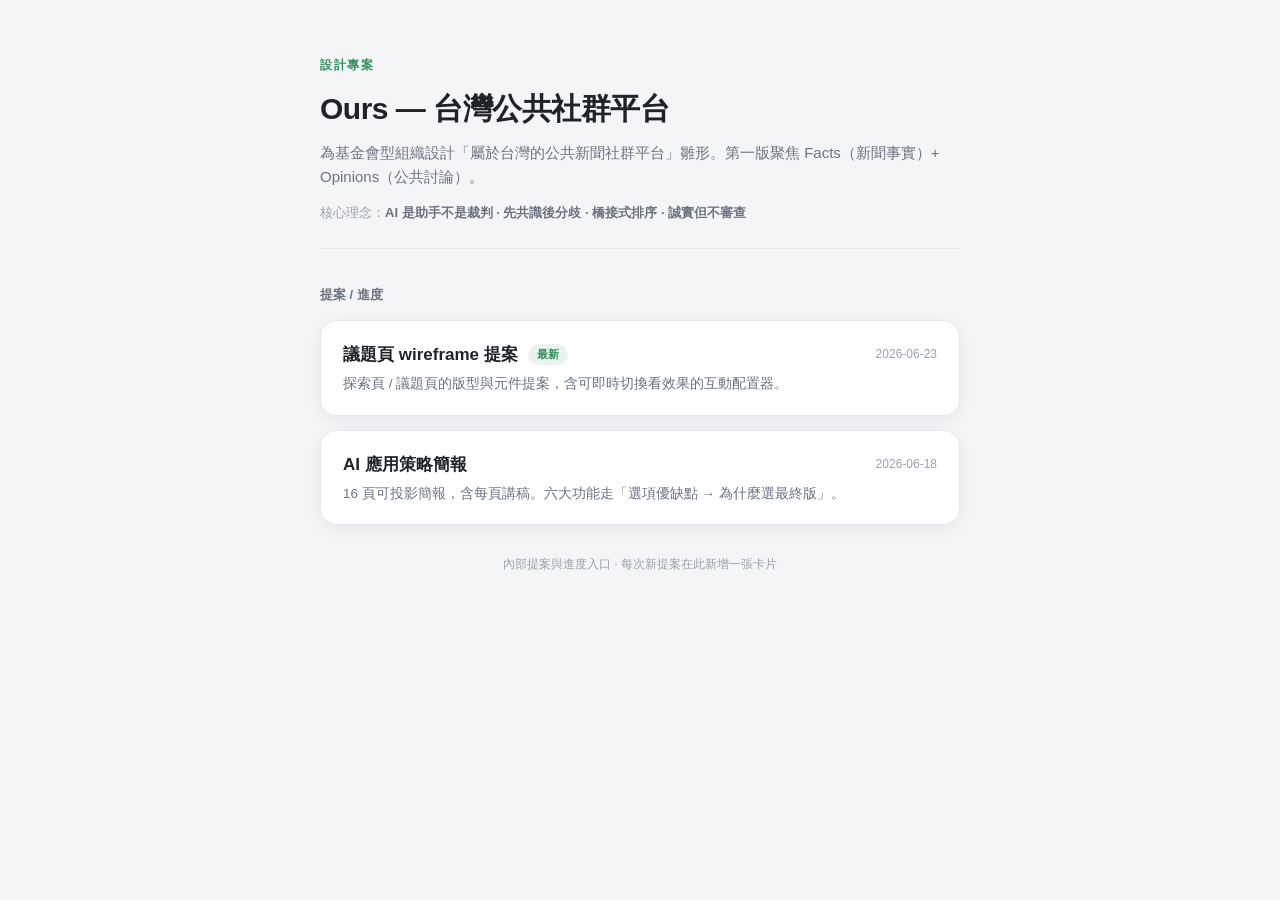
==== index.html @ 5f6f9ae4 "feat: 新增根目錄總入口 portal + 部署控管慣例 index.html 列出所有對外提案（議題頁 wireframe、AI 策略簡報），新提案在此加卡片。README 補上「一專案=一re" ====
<!DOCTYPE html>
<html lang="zh-Hant">
<head>
<meta charset="UTF-8">
<meta name="viewport" content="width=device-width, initial-scale=1.0">
<title>Ours — 台灣公共社群平台</title>
<style>
  :root{--ink:#1f2328;--muted:#6b7280;--faint:#9aa1a9;--bg:#f4f5f7;--surface:#fff;--soft:#e6e9ed;--reco:#2f8f5b;--shadow:0 4px 16px rgba(20,24,30,.06)}
  *{box-sizing:border-box;margin:0;padding:0}
  body{font-family:-apple-system,"PingFang TC","Noto Sans TC",sans-serif;background:var(--bg);color:var(--ink);line-height:1.6;-webkit-font-smoothing:antialiased;min-height:100vh;padding:56px 24px}
  .wrap{max-width:640px;margin:0 auto}
  .eyebrow{font-size:12px;font-weight:700;letter-spacing:1.5px;color:var(--reco);text-transform:uppercase;margin-bottom:10px}
  h1{font-size:30px;letter-spacing:-.5px;margin-bottom:8px}
  .lead{color:var(--muted);font-size:15px;margin-bottom:14px}
  .meta{color:var(--faint);font-size:13px;margin-bottom:36px;padding-bottom:24px;border-bottom:1px solid var(--soft)}
  .meta b{color:var(--muted)}
  .sec-label{font-size:13px;font-weight:700;color:var(--muted);margin-bottom:14px}
  a.item{display:block;background:var(--surface);border:1px solid var(--soft);border-radius:16px;padding:20px 22px;margin-bottom:14px;text-decoration:none;color:inherit;box-shadow:var(--shadow);transition:.15s}
  a.item:hover{border-color:var(--ink);transform:translateY(-1px)}
  .item .top{display:flex;align-items:center;gap:10px;margin-bottom:5px}
  .item h2{font-size:17px}
  .date{font-size:12px;color:var(--faint);margin-left:auto;white-space:nowrap}
  .tag{font-size:11px;font-weight:700;color:var(--reco);background:#e8f4ed;padding:2px 9px;border-radius:20px}
  .item p{color:var(--muted);font-size:13.5px}
  footer{color:var(--faint);font-size:12px;margin-top:30px;text-align:center}
</style>
</head>
<body>
<div class="wrap">
  <div class="eyebrow">設計專案</div>
  <h1>Ours — 台灣公共社群平台</h1>
  <p class="lead">為基金會型組織設計「屬於台灣的公共新聞社群平台」雛形。第一版聚焦 Facts（新聞事實）+ Opinions（公共討論）。</p>
  <p class="meta">核心理念：<b>AI 是助手不是裁判 · 先共識後分歧 · 橋接式排序 · 誠實但不審查</b></p>

  <div class="sec-label">提案 / 進度</div>

  <a class="item" href="wireframes/">
    <div class="top"><h2>議題頁 wireframe 提案</h2><span class="tag">最新</span><span class="date">2026-06-23</span></div>
    <p>探索頁 / 議題頁的版型與元件提案，含可即時切換看效果的互動配置器。</p>
  </a>

  <a class="item" href="簡報/Ours-AI策略簡報.html">
    <div class="top"><h2>AI 應用策略簡報</h2><span class="date">2026-06-18</span></div>
    <p>16 頁可投影簡報，含每頁講稿。六大功能走「選項優缺點 → 為什麼選最終版」。</p>
  </a>

  <footer>內部提案與進度入口 · 每次新提案在此新增一張卡片</footer>
</div>
</body>
</html>
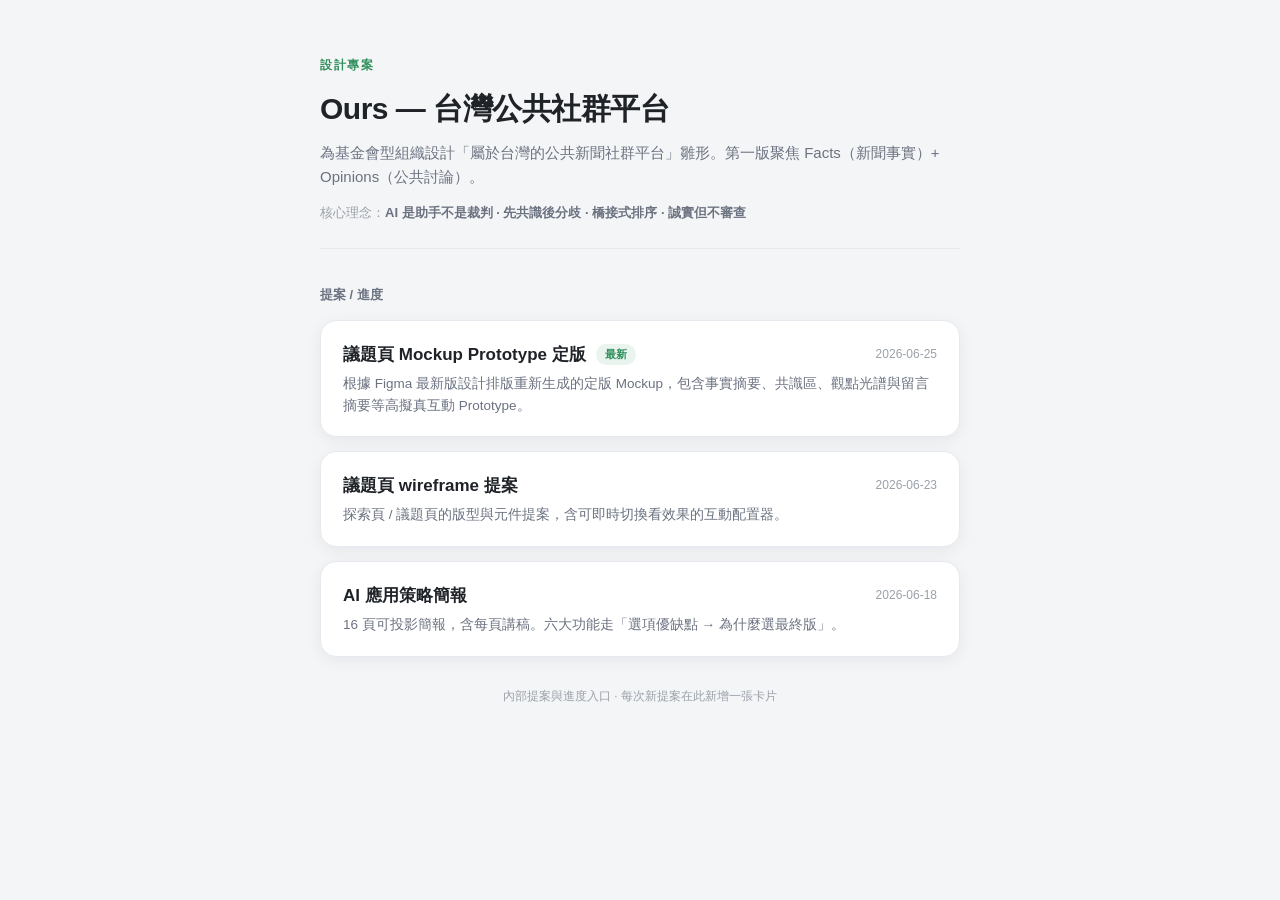
==== commit e8f3e3d6: "feat(ours): update mockup prototype according to Figma design" ====
--- a/index.html
+++ b/index.html
@@ -34,8 +34,13 @@
 
   <div class="sec-label">提案 / 進度</div>
 
+  <a class="item" href="mockups/">
+    <div class="top"><h2>議題頁 Mockup Prototype 定版</h2><span class="tag">最新</span><span class="date">2026-06-25</span></div>
+    <p>根據 Figma 最新版設計排版重新生成的定版 Mockup，包含事實摘要、共識區、觀點光譜與留言摘要等高擬真互動 Prototype。</p>
+  </a>
+
   <a class="item" href="wireframes/">
-    <div class="top"><h2>議題頁 wireframe 提案</h2><span class="tag">最新</span><span class="date">2026-06-23</span></div>
+    <div class="top"><h2>議題頁 wireframe 提案</h2><span class="date">2026-06-23</span></div>
     <p>探索頁 / 議題頁的版型與元件提案，含可即時切換看效果的互動配置器。</p>
   </a>
 
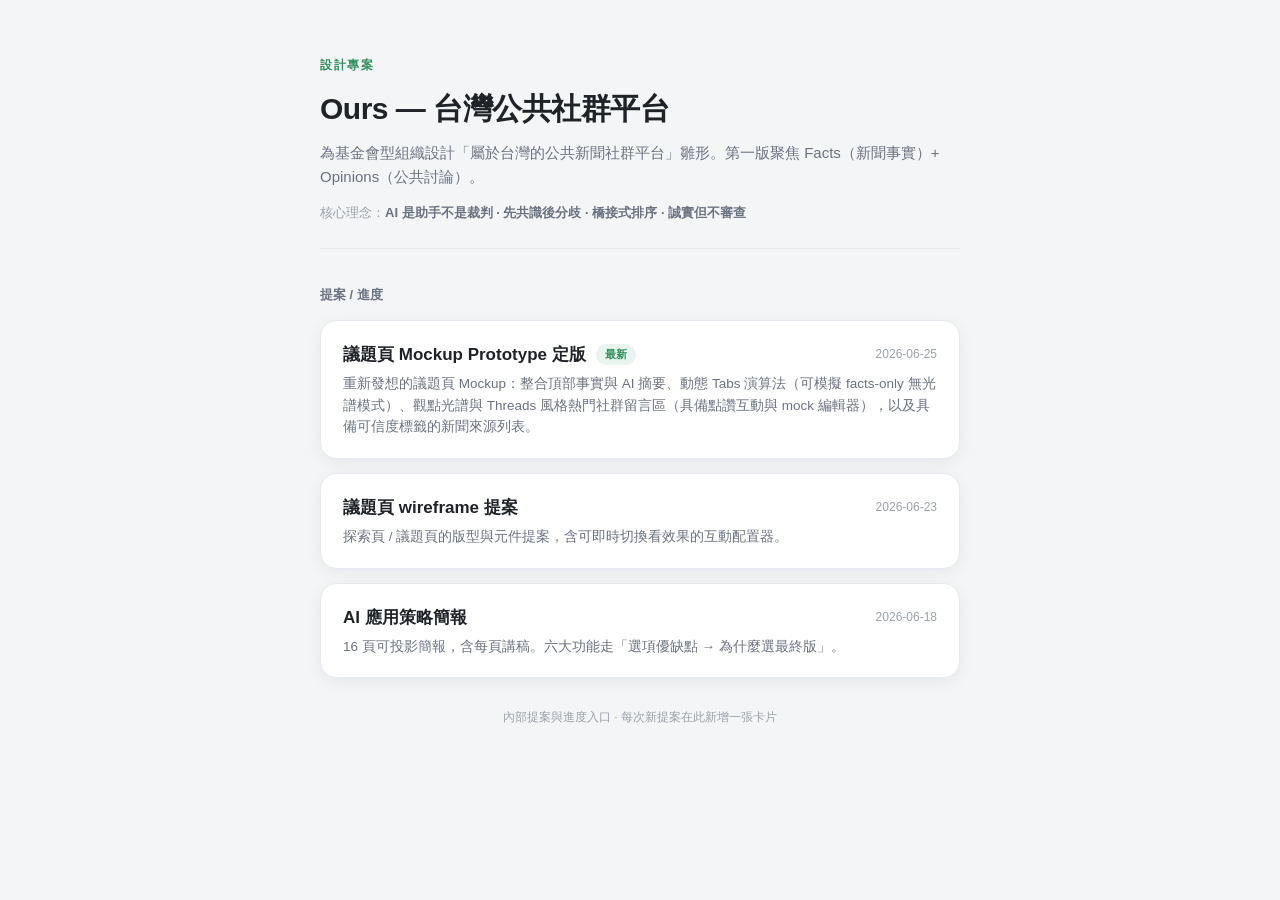
==== commit b2408a61: "feat: 重新設計與改版議題頁 Prototype，整合雙模式切換、新聞摘要卡、動態 Tabs、Threads留言與媒體可信度標籤" ====
--- a/index.html
+++ b/index.html
@@ -36,7 +36,7 @@
 
   <a class="item" href="mockups/">
     <div class="top"><h2>議題頁 Mockup Prototype 定版</h2><span class="tag">最新</span><span class="date">2026-06-25</span></div>
-    <p>根據 Figma 最新版設計排版重新生成的定版 Mockup，包含事實摘要、共識區、觀點光譜與留言摘要等高擬真互動 Prototype。</p>
+    <p>重新發想的議題頁 Mockup：整合頂部事實與 AI 摘要、動態 Tabs 演算法（可模擬 facts-only 無光譜模式）、觀點光譜與 Threads 風格熱門社群留言區（具備點讚互動與 mock 編輯器），以及具備可信度標籤的新聞來源列表。</p>
   </a>
 
   <a class="item" href="wireframes/">
